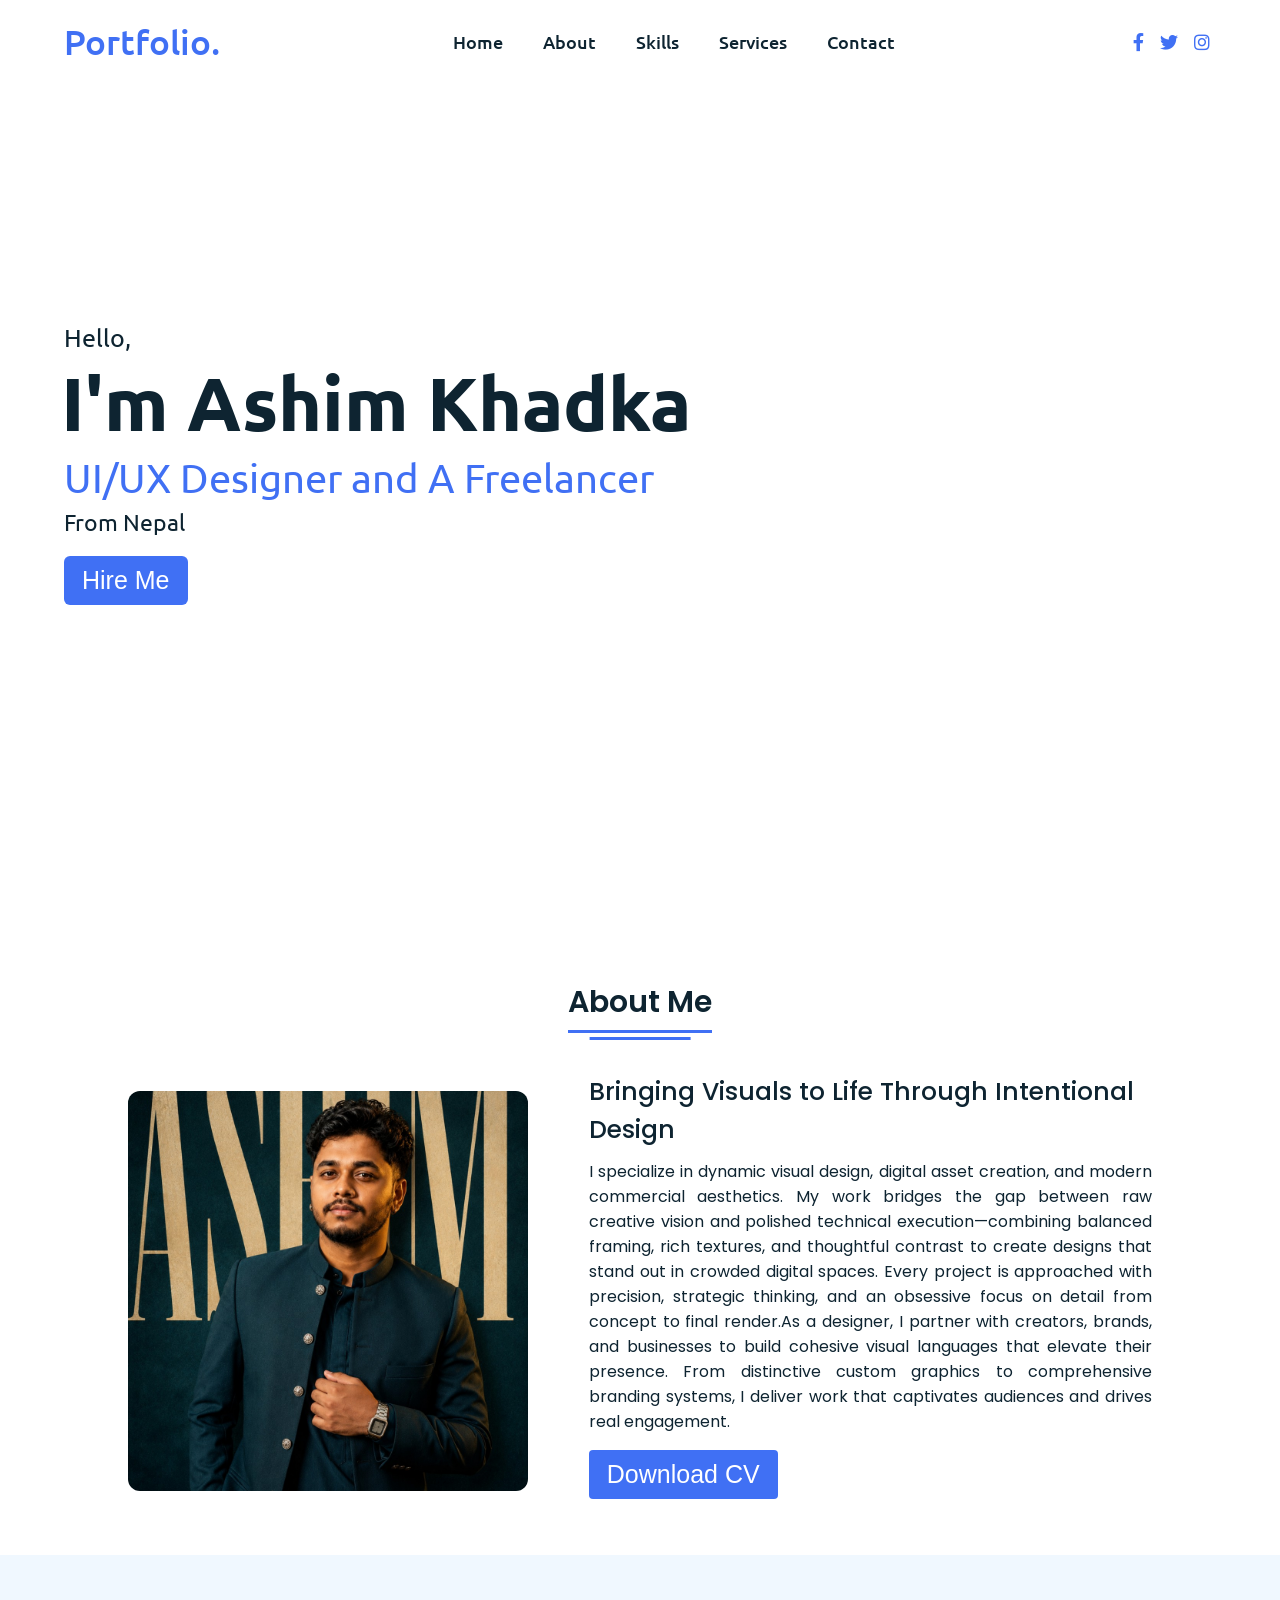
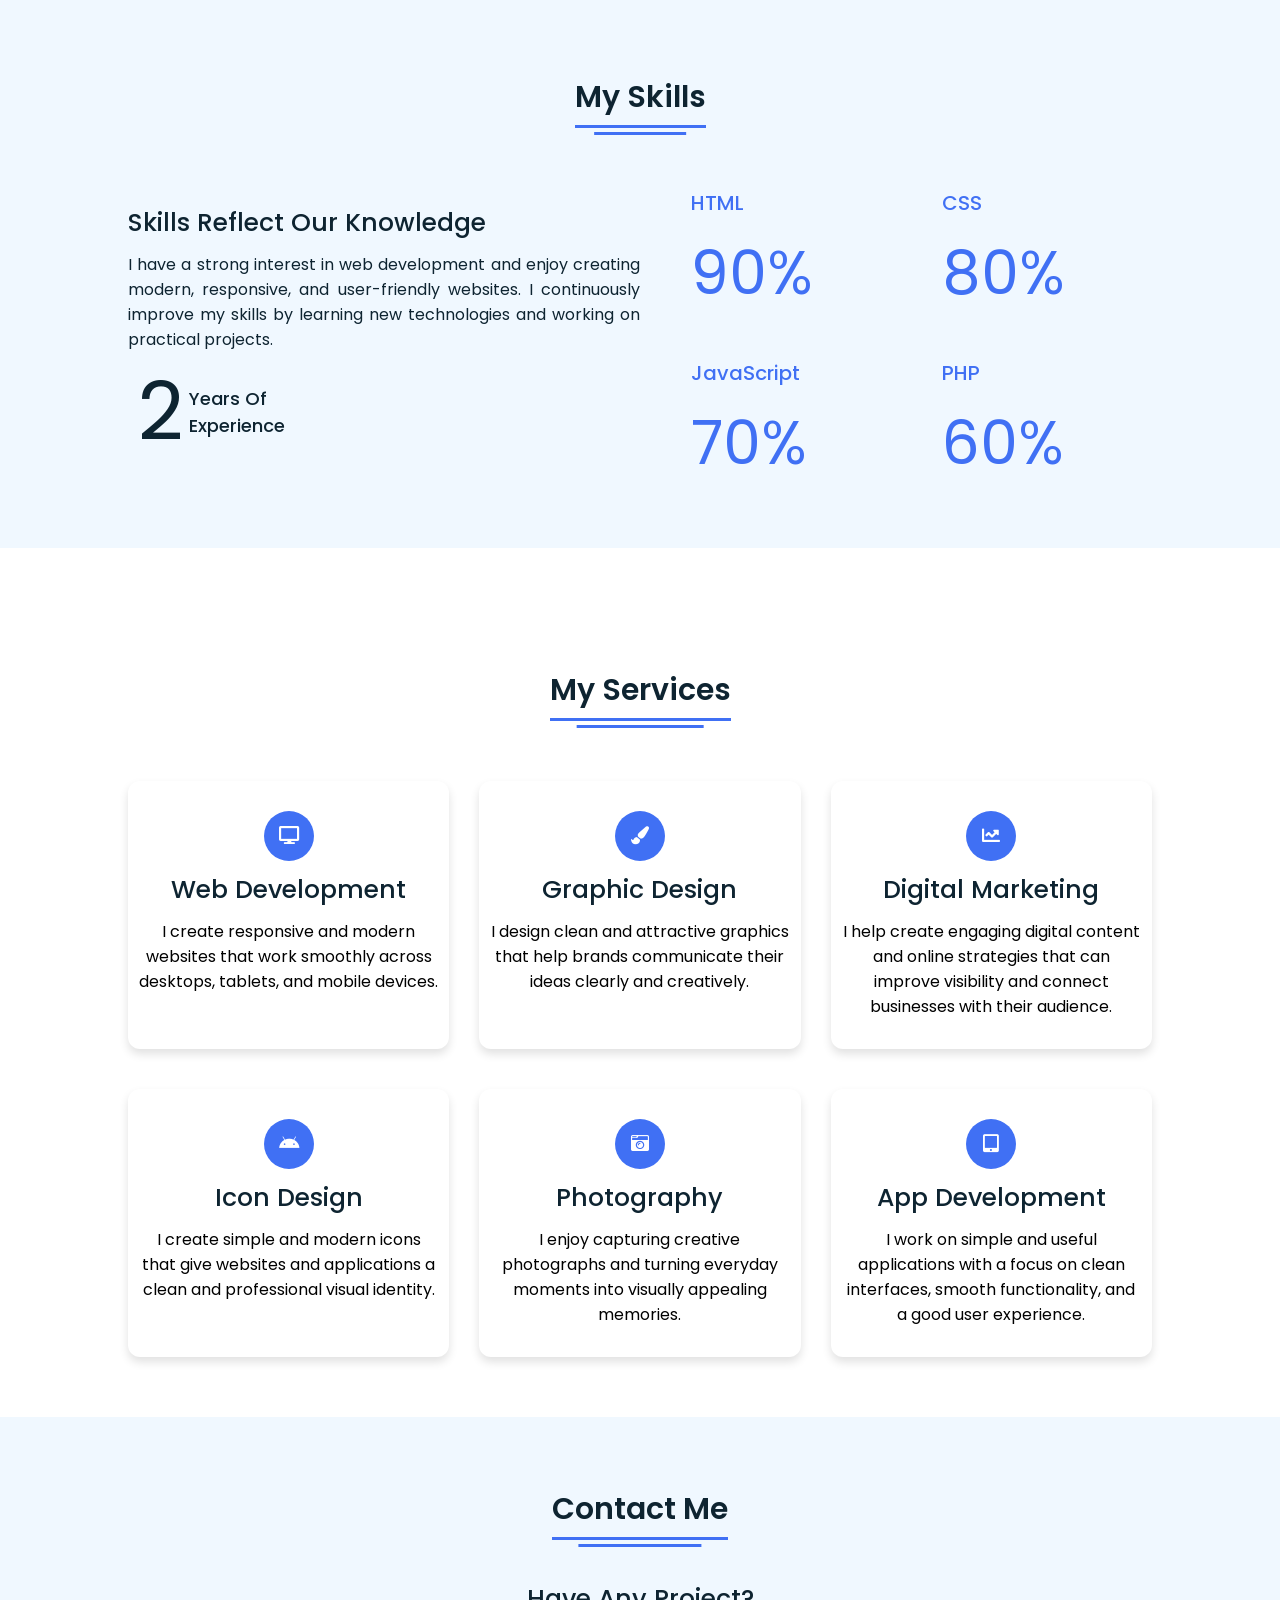
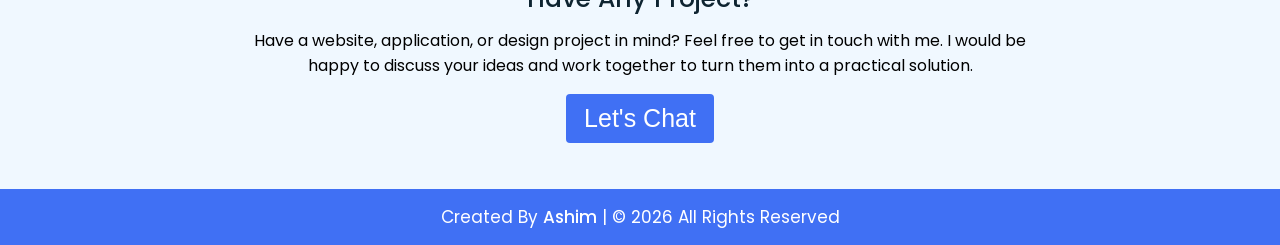
==== index.html @ b5bcd1ba "Update image source path in About Me section" ====
<!DOCTYPE html>
<!-- Website - www.codingnepalweb.com -->
<html lang="en" dir="ltr">

<head>
  <meta charset="UTF-8" />
  <title>Responsive Portfolio Website HTML CSS| CodingNepal</title>
  <link rel="stylesheet" href="style.css" />
  <!-- Fontawesome CDN Link -->
  <link rel="stylesheet" href="https://cdnjs.cloudflare.com/ajax/libs/font-awesome/5.15.2/css/all.min.css" />
  <meta name="viewport" content="width=device-width, initial-scale=1.0" />
</head>

<body>
  <!-- Move to up button -->
  <div class="scroll-button">
    <a href="#home"><i class="fas fa-arrow-up"></i></a>
  </div>
  <!-- navgaition menu -->
  <nav>
    <div class="navbar">
      <div class="logo"><a href="#">Portfolio.</a></div>
      <ul class="menu">
        <li><a href="#home">Home</a></li>
        <li><a href="#about">About</a></li>
        <li><a href="#skills">Skills</a></li>
        <li><a href="#services">Services</a></li>
        <li><a href="#contact">Contact</a></li>
        <div class="cancel-btn">
          <i class="fas fa-times"></i>
        </div>
      </ul>
      <div class="media-icons">
        <a href="https://www.facebook.com/seema.khadka.7505"><i class="fab fa-facebook-f"></i></a>
        <a href="#"><i class="fab fa-twitter"></i></a>
        <a href="https://www.instagram.com/ashimkhadka.22"><i class="fab fa-instagram"></i></a>
      </div>
    </div>
    <div class="menu-btn">
      <i class="fas fa-bars"></i>
    </div>
  </nav>

  <!-- Home Section Start -->
  <section class="home" id="home">
    <div class="home-content">
      <div class="text">
        <div class="text-one">Hello,</div>
        <div class="text-two">I'm Ashim Khadka</div>
        <div class="text-three">UI/UX Designer and A Freelancer</div>
        <div class="text-four">From Nepal</div>
      </div>
      <div class="button">
  <a href="mailto:ashimkhadka572@gmail.com?subject=Project%20Inquiry&body=Hello%20Ashim%2C%0A%0AI%20would%20like%20to%20discuss%20a%20project%20with%20you.%0A%0AThank%20you.">
    <button>Hire Me</button>
  </a>
</div>
    </div>
  </section>

  <!-- About Section Start -->
  <section class="about" id="about">
    <div class="content">
      <div class="title"><span>About Me</span></div>
      <div class="about-details">
        <div class="left">
          <img src="about.jpeg" alt="" />
        </div>
        <div class="right">
          <div class="topic">Bringing Visuals to Life Through Intentional Design</div>
          <p>
        I specialize in dynamic visual design, digital asset creation, and modern commercial aesthetics. My work bridges the gap between raw creative vision and polished technical execution—combining balanced framing, rich textures, and thoughtful contrast to create designs that stand out in crowded digital spaces. Every project is approached with precision, strategic thinking, and an obsessive focus on detail from concept to final render.As a designer, I partner with creators, brands, and businesses to build cohesive visual languages that elevate their presence. From distinctive custom graphics to comprehensive branding systems, I deliver work that captivates audiences and drives real engagement.
          </p>
          <div class="button">
            <button>Download CV</button>
          </div>
        </div>
      </div>
    </div>
  </section>

  <!-- My Skill Section Start -->
  <!-- Section Tag and Other Div will same where we need to put same CSS -->
<section class="skills" id="skills">
  <div class="content">
    <div class="title"><span>My Skills</span></div>

    <div class="skills-details">
      <div class="text">
        <div class="topic">Skills Reflect Our Knowledge</div>

        <p>
          I have a strong interest in web development and enjoy creating
          modern, responsive, and user-friendly websites. I continuously
          improve my skills by learning new technologies and working on
          practical projects.
        </p>

        <div class="experience">
          <div class="num">2</div>
          <div class="exp">
            Years Of <br />
            Experience
          </div>
        </div>
      </div>

      <div class="boxes">
        <div class="box">
          <div class="topic">HTML</div>
          <div class="per">90%</div>
        </div>

        <div class="box">
          <div class="topic">CSS</div>
          <div class="per">80%</div>
        </div>

        <div class="box">
          <div class="topic">JavaScript</div>
          <div class="per">70%</div>
        </div>

        <div class="box">
          <div class="topic">PHP</div>
          <div class="per">60%</div>
        </div>
      </div>
    </div>
  </div>
</section>

<!-- My Services Section Start -->
<section class="services" id="services">
  <div class="content">
    <div class="title"><span>My Services</span></div>

    <div class="boxes">

      <div class="box">
        <div class="icon">
          <i class="fas fa-desktop"></i>
        </div>

        <div class="topic">Web Development</div>

        <p>
          I create responsive and modern websites that work smoothly
          across desktops, tablets, and mobile devices.
        </p>
      </div>


      <div class="box">
        <div class="icon">
          <i class="fas fa-paint-brush"></i>
        </div>

        <div class="topic">Graphic Design</div>

        <p>
          I design clean and attractive graphics that help brands
          communicate their ideas clearly and creatively.
        </p>
      </div>


      <div class="box">
        <div class="icon">
          <i class="fas fa-chart-line"></i>
        </div>

        <div class="topic">Digital Marketing</div>

        <p>
          I help create engaging digital content and online strategies
          that can improve visibility and connect businesses with their audience.
        </p>
      </div>


      <div class="box">
        <div class="icon">
          <i class="fab fa-android"></i>
        </div>

        <div class="topic">Icon Design</div>

        <p>
          I create simple and modern icons that give websites and
          applications a clean and professional visual identity.
        </p>
      </div>


      <div class="box">
        <div class="icon">
          <i class="fas fa-camera-retro"></i>
        </div>

        <div class="topic">Photography</div>

        <p>
          I enjoy capturing creative photographs and turning everyday
          moments into visually appealing memories.
        </p>
      </div>


      <div class="box">
        <div class="icon">
          <i class="fas fa-tablet-alt"></i>
        </div>

        <div class="topic">App Development</div>

        <p>
          I work on simple and useful applications with a focus on
          clean interfaces, smooth functionality, and a good user experience.
        </p>
      </div>

    </div>
  </div>
</section>


<!-- Contact Me Section Start -->
<section class="contact" id="contact">
  <div class="content">
    <div class="title"><span>Contact Me</span></div>

    <div class="text">
      <div class="topic">Have Any Project?</div>

      <p>
        Have a website, application, or design project in mind?
        Feel free to get in touch with me. I would be happy to discuss
        your ideas and work together to turn them into a practical solution.
      </p>

     <div class="button">
  <a href="https://wa.me/9779822915522?text=Hello%20Ashim%2C%20I%20saw%20your%20portfolio%20and%20would%20like%20to%20discuss%20a%20project." target="_blank">
    <button>Let's Chat</button>
  </a>
</div>
    </div>
  </div>
</section>


<!-- Footer Section Start -->
<footer>
  <div class="text">
    <span>
      Created By <a href="#">Ashim</a> | &#169; 2026 All Rights Reserved
    </span>
  </div>
</footer>

<script src="script.js"></script>
</body>

</html>
---- style.css ----
/* Google Font CDN Link */
@import url('https://fonts.googleapis.com/css2?family=Poppins:wght@400;500;600;700&family=Ubuntu:wght@400;500;700&display=swap');

* {
  margin: 0;
  padding: 0;
  box-sizing: border-box;
  text-decoration: none;
  scroll-behavior: smooth;
}

/* Custom Scroll Bar CSS */
::-webkit-scrollbar {
  width: 10px;
}

::-webkit-scrollbar-track {
  background: #f1f1f1;
}

::-webkit-scrollbar-thumb {
  background: #6e93f7;
  border-radius: 12px;
  transition: all 0.3s ease;
}

::-webkit-scrollbar-thumb:hover {
  background: #4070f4;
}

/* navbar styling */
nav {
  position: fixed;
  width: 100%;
  padding: 20px 0;
  z-index: 998;
  transition: all 0.3s ease;
  font-family: 'Ubuntu', sans-serif;
}

nav.sticky {
  background: #4070f4;
  padding: 13px 0;
}

nav .navbar {
  width: 90%;
  display: flex;
  justify-content: space-between;
  align-items: center;
  margin: auto;
}

nav .navbar .logo a {
  font-weight: 500;
  font-size: 35px;
  color: #4070f4;
}

nav.sticky .navbar .logo a {
  color: #fff;
}

nav .navbar .menu {
  display: flex;
  position: relative;
}

nav .navbar .menu li {
  list-style: none;
  margin: 0 20px;
}

.navbar .menu a {
  font-size: 18px;
  font-weight: 500;
  color: #0E2431;
  padding: 6px 0;
  transition: all 0.4s ease;
}

.navbar .menu a:hover {
  color: #4070f4;
}

nav.sticky .menu a {
  color: #FFF;
}

nav.sticky .menu a:hover {
  color: #0E2431;
}

.navbar .media-icons a {
  color: #4070f4;
  font-size: 18px;
  margin: 0 6px;
}

nav.sticky .media-icons a {
  color: #FFF;
}

/* Side Navigation Menu Button CSS */
nav .menu-btn,
.navbar .menu .cancel-btn {
  position: absolute;
  color: #fff;
  right: 30px;
  top: 20px;
  font-size: 20px;
  cursor: pointer;
  transition: all 0.3s ease;
  display: none;
}

nav .menu-btn {
  color: #4070f4;
}

nav.sticky .menu-btn {
  color: #FFF;
}

.navbar .menu .menu-btn {
  color: #fff;
}

/* home section styling */
.home {
  height: 100vh;
  width: 100%;
  background: url("images/background.png") no-repeat;
  background-size: cover;
  background-position: center;
  background-attachment: fixed;
  font-family: 'Ubuntu', sans-serif;
}

.home .home-content {
  width: 90%;
  height: 100%;
  margin: auto;
  display: flex;
  flex-direction: column;
  justify-content: center;
}

.home .text-one {
  font-size: 25px;
  color: #0E2431;
}

.home .text-two {
  color: #0E2431;
  font-size: 75px;
  font-weight: 600;
  margin-left: -3px;
}

.home .text-three {
  font-size: 40px;
  margin: 5px 0;
  color: #4070f4;
}

.home .text-four {
  font-size: 23px;
  margin: 5px 0;
  color: #0E2431;
}

.home .button {
  margin: 14px 0;
}

.home .button button {
  outline: none;
  padding: 8px 16px;
  border-radius: 6px;
  font-size: 25px;
  font-weight: 400;
  background: #4070f4;
  color: #fff;
  cursor: pointer;
  border: 2px solid transparent;
  transition: all 0.4s ease;
}

.home .button button:hover {
  border-color: #4070f4;
  background-color: #fff;
  color: #4070f4;
}

/* About Section Styling */
/* Those Elements Where We Have Apply Same CSS,
 I'm Selecting Directly 'Section Tag' and 'Class'  */
section {
  padding-top: 40px;
}

section .content {
  width: 80%;
  margin: 40px auto;
  font-family: 'Poppins', sans-serif;
}

.about .about-details {
  display: flex;
  justify-content: space-between;
  align-items: center;
}

section .title {
  display: flex;
  justify-content: center;
  margin-bottom: 40px;
}

section .title span {
  color: #0E2431;
  font-size: 30px;
  font-weight: 600;
  position: relative;
  padding-bottom: 8px;
}

section .title span::before,
section .title span::after {
  content: '';
  position: absolute;
  height: 3px;
  width: 100%;
  background: #4070f4;
  left: 0;
  bottom: 0;
}

section .title span::after {
  bottom: -7px;
  width: 70%;
  left: 50%;
  transform: translateX(-50%);
}

.about .about-details .left {
  width: 45%;
}

.about .left img {
  height: 400px;
  width: 400px;
  object-fit: cover;
  border-radius: 12px;
}

.about-details .right {
  width: 55%;
}

section .topic {
  color: #0E2431;
  font-size: 25px;
  font-weight: 500;
  margin-bottom: 10px;
}

.about-details .right p {
  text-align: justify;
  color: #0E2431;
}

section .button {
  margin: 16px 0;
}

section .button button {
  outline: none;
  padding: 8px 16px;
  border-radius: 4px;
  font-size: 25px;
  font-weight: 400;
  background: #4070f4;
  color: #fff;
  border: 2px solid transparent;
  cursor: pointer;
  transition: all 0.4s ease;
}

section .button button:hover {
  border-color: #4070f4;
  background-color: #fff;
  color: #4070f4;
}

/* My Skills CSS */
.skills {
  background: #F0F8FF;
}

.skills .content {
  padding: 40px 0;
}

.skills .skills-details {
  display: flex;
  justify-content: space-between;
  align-items: center;
}

.skills-details .text {
  width: 50%;
}

.skills-details p {
  color: #0E2431;
  text-align: justify;
}

.skills .skills-details .experience {
  display: flex;
  align-items: center;
  margin: 0 10px;
}

.skills-details .experience .num {
  color: #0E2431;
  font-size: 80px;
}

.skills-details .experience .exp {
  color: #0E2431;
  margin-left: 20px;
  font-size: 18px;
  font-weight: 500;
  margin: 0 6px;
}

.skills-details .boxes {
  width: 45%;
  display: flex;
  flex-wrap: wrap;
  justify-content: space-between;
}

.skills-details .box {
  width: calc(100% / 2 - 20px);
  margin: 20px 0;
}

.skills-details .boxes .topic {
  font-size: 20px;
  color: #4070f4;
}

.skills-details .boxes .per {
  font-size: 60px;
  color: #4070f4;
}

/* My Services CSS */
.services .boxes {
  display: flex;
  flex-wrap: wrap;
  justify-content: space-between;
}

.services .boxes .box {
  margin: 20px 0;
  width: calc(100% / 3 - 20px);
  text-align: center;
  border-radius: 12px;
  padding: 30px 10px;
  box-shadow: 0 5px 10px rgba(0, 0, 0, 0.12);
  cursor: default;
  transition: all 0.4s ease;
}

.services .boxes .box:hover {
  background: #4070f4;
  color: #fff;
}

.services .boxes .box .icon {
  height: 50px;
  width: 50px;
  background: #4070f4;
  border-radius: 50%;
  text-align: center;
  line-height: 50px;
  font-size: 18px;
  color: #fff;
  margin: 0 auto 10px auto;
  transition: all 0.4s ease;
}

.boxes .box:hover .icon {
  background-color: #fff;
  color: #4070f4;
}

.services .boxes .box:hover .topic,
.services .boxes .box:hover p {
  color: #0E2431;
  transition: all 0.4s ease;
}

.services .boxes .box:hover .topic,
.services .boxes .box:hover p {
  color: #fff;
}

/* Contact Me CSS */
.contact {
  background: #F0F8FF;
}

.contact .content {
  margin: 0 auto;
  padding: 30px 0;
}

.contact .text {
  width: 80%;
  text-align: center;
  margin: auto;
}

/* Footer CSS */
footer {
  background: #4070f4;
  padding: 15px 0;
  text-align: center;
  font-family: 'Poppins', sans-serif;
}

footer .text span {
  font-size: 17px;
  font-weight: 400;
  color: #fff;
}

footer .text span a {
  font-weight: 500;
  color: #FFF;
}

footer .text span a:hover {
  text-decoration: underline;
}

/* Scroll TO Top Button CSS */
.scroll-button a {
  position: fixed;
  bottom: 20px;
  right: 20px;
  color: #fff;
  background: #4070f4;
  padding: 7px 12px;
  ;
  font-size: 18px;
  border-radius: 6px;
  box-shadow: rgba(0, 0, 0, 0.15);
  display: none;
}

/* Responsive Media Query */
@media (max-width: 1190px) {
  section .content {
    width: 85%;
  }
}

@media (max-width: 1000px) {
  .about .about-details {
    justify-content: center;
    flex-direction: column;
  }

  .about .about-details .left {
    display: flex;
    justify-content: center;
    width: 100%;
  }

  .about-details .right {
    width: 90%;
    margin: 40px 0;
  }

  .services .boxes .box {
    margin: 20px 0;
    width: calc(100% / 2 - 20px);
  }
}

@media (max-width: 900px) {
  .about .left img {
    height: 350px;
    width: 350px;
  }
}

@media (max-width: 750px) {
  nav .navbar {
    width: 90%;
  }

  nav .navbar .menu {
    position: fixed;
    left: -100%;
    top: 0;
    background: #0E2431;
    height: 100vh;
    max-width: 400px;
    width: 100%;
    padding-top: 60px;
    flex-direction: column;
    align-items: center;
    transition: all 0.5s ease;
  }

  .navbar.active .menu {
    left: 0;
  }

  nav .navbar .menu a {
    font-size: 23px;
    display: block;
    color: #fff;
    margin: 15px 0;
  }

  nav.sticky .menu a:hover {
    color: #4070f4;
  }

  nav .navbar .media-icons {
    display: none;
  }

  nav .menu-btn,
  .navbar .menu .cancel-btn {
    display: block;
  }

  .home .text-two {
    font-size: 65px;
  }

  .home .text-three {
    font-size: 35px;
  }

  .skills .skills-details {
    align-items: center;
    justify-content: center;
    flex-direction: column;
  }

  .skills-details .text {
    width: 100%;
    margin-bottom: 50px;
  }

  .skills-details .boxes {
    justify-content: center;
    align-items: center;
    width: 100%;
  }

  .services .boxes .box {
    margin: 20px 0;
    width: 100%;
  }

  .contact .text {
    width: 100%;
  }
}

@media (max-width: 500px) {
  .home .text-two {
    font-size: 55px;
  }

  .home .text-three {
    font-size: 33px;
  }

  .skills-details .boxes .per {
    font-size: 50px;
    color: #4070f4;
  }
}
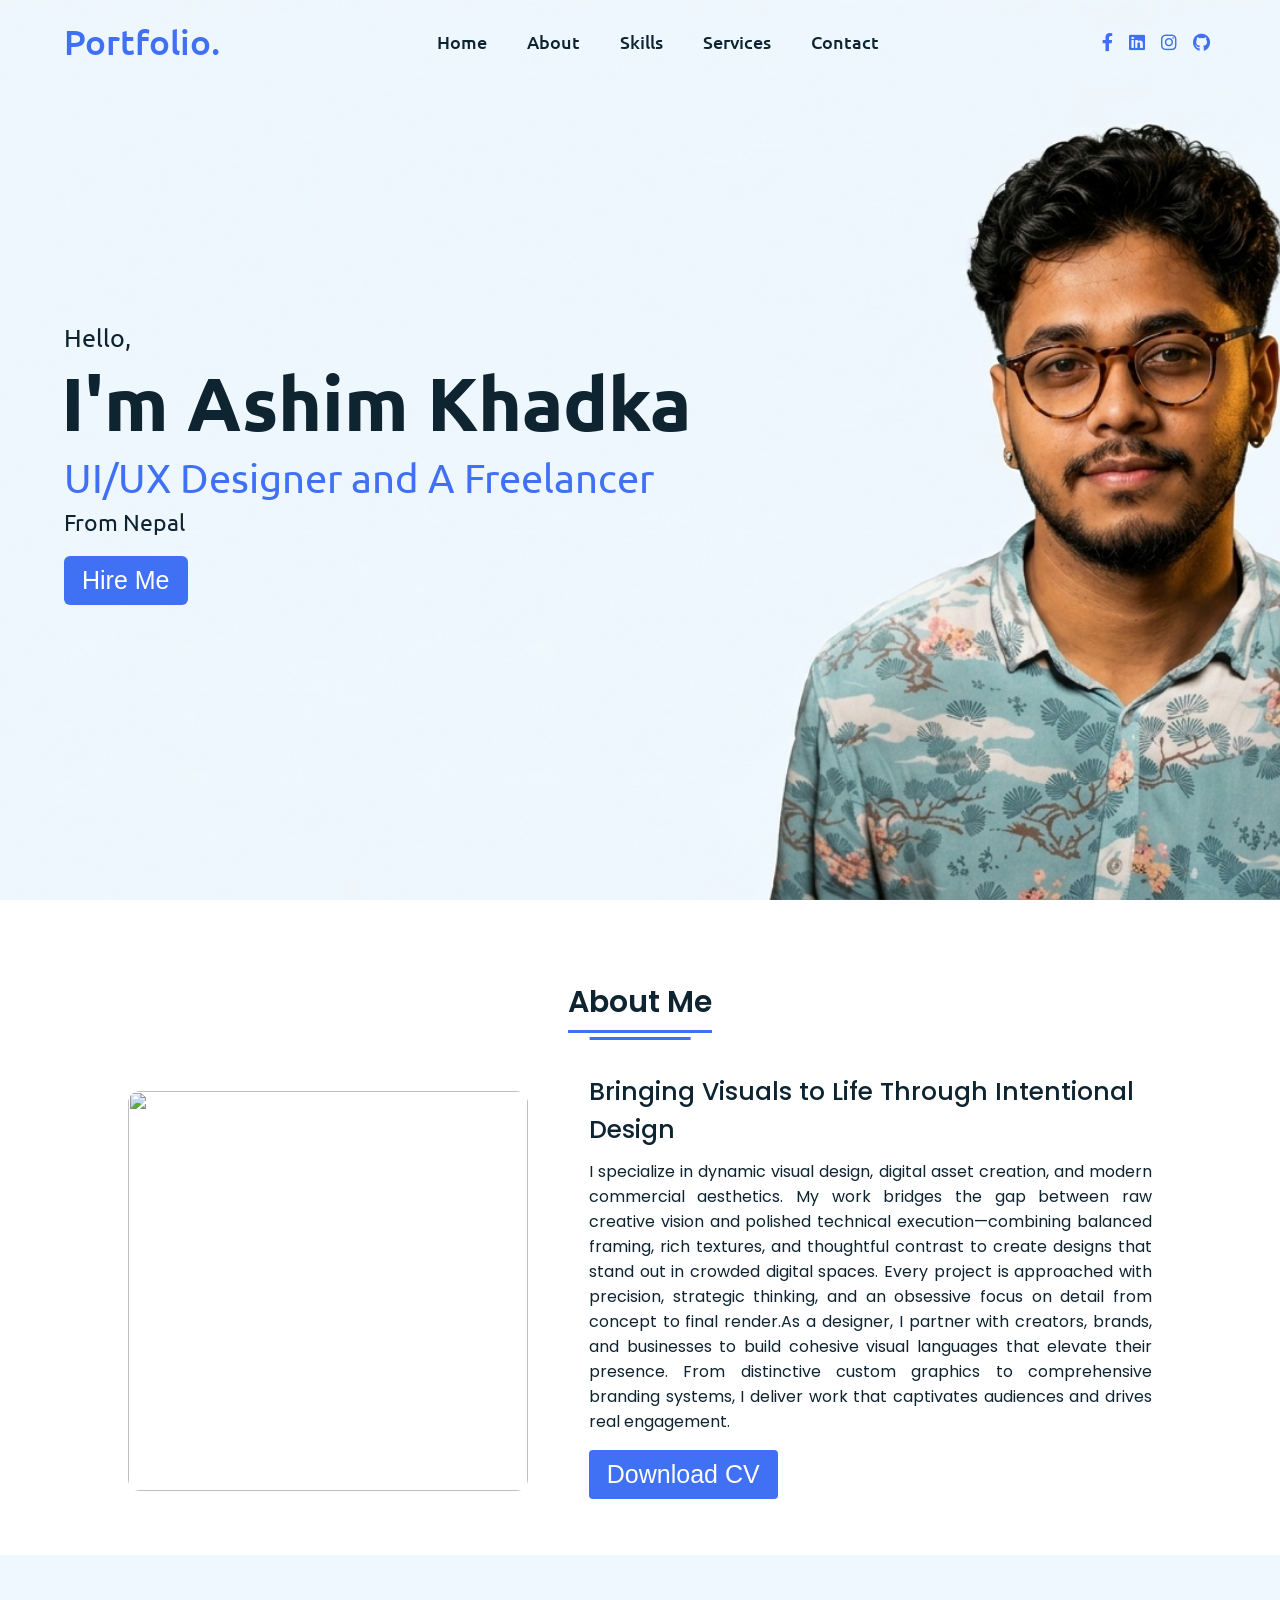
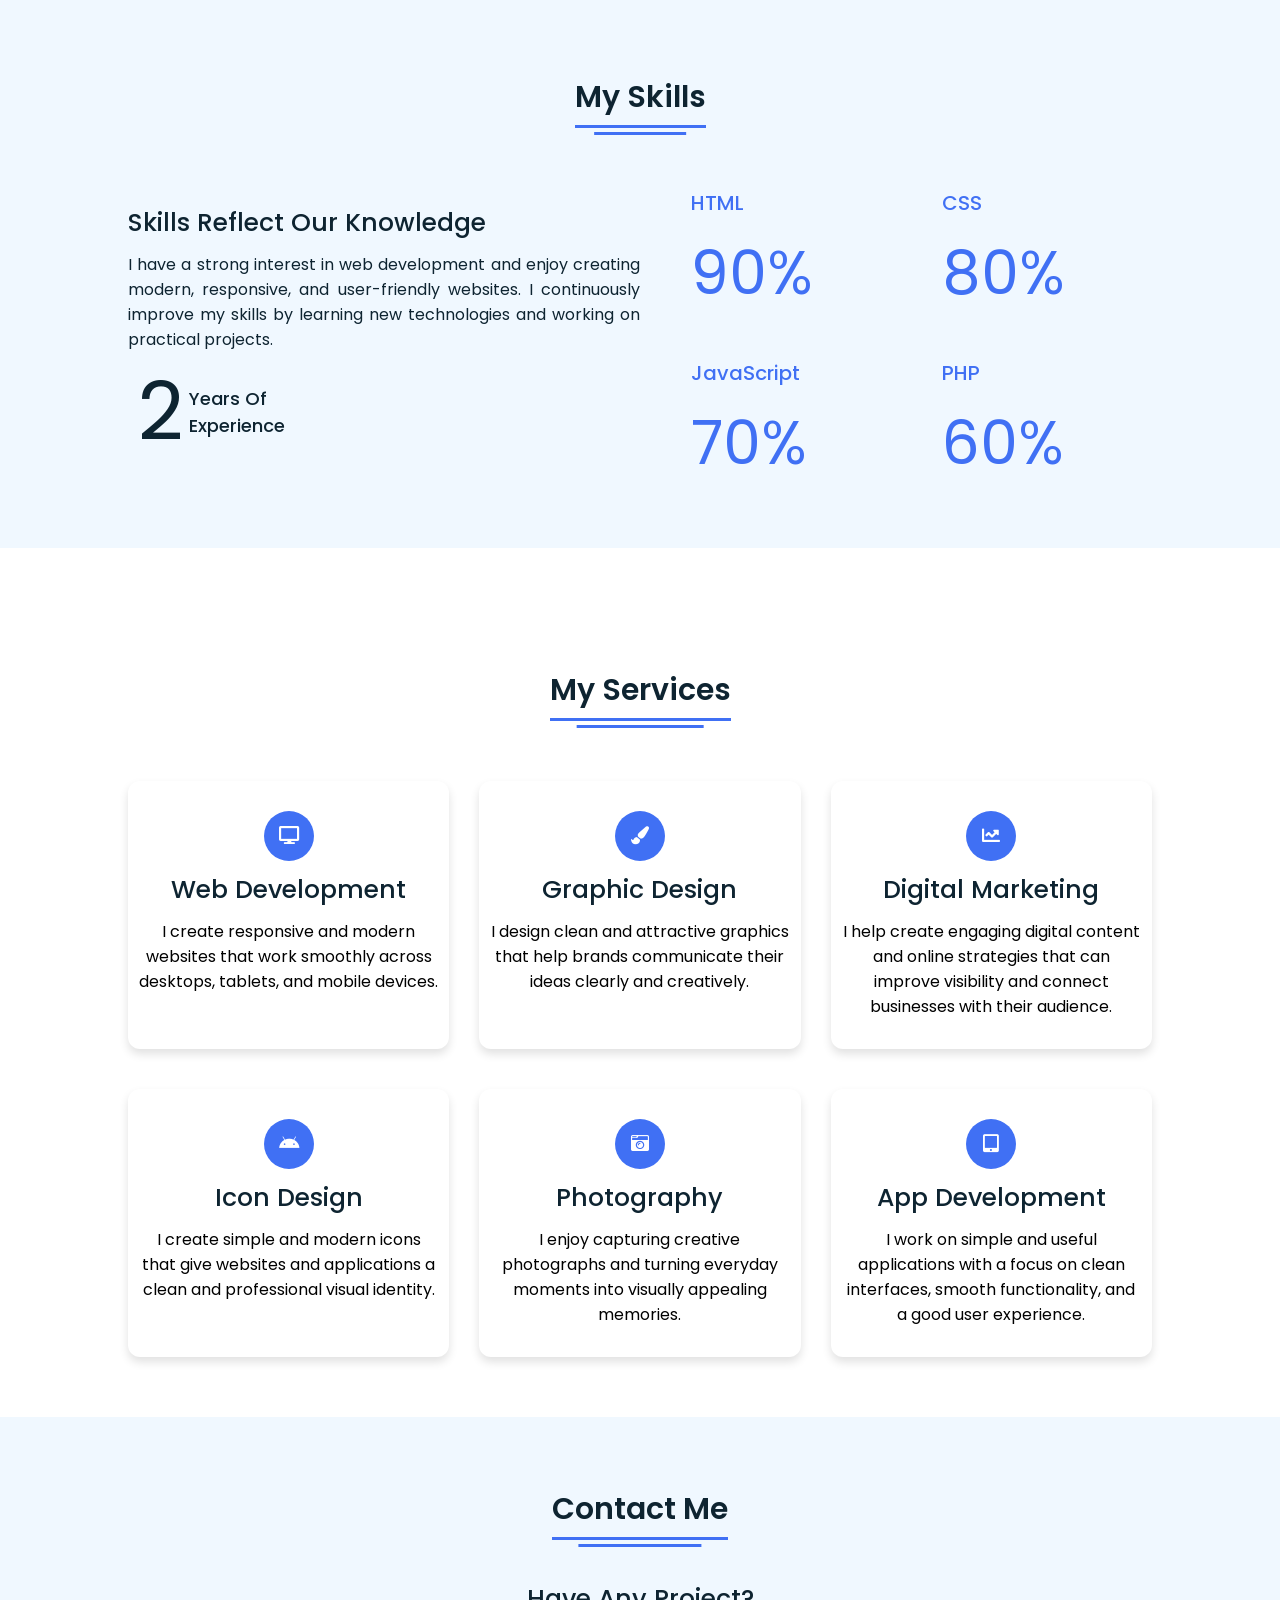
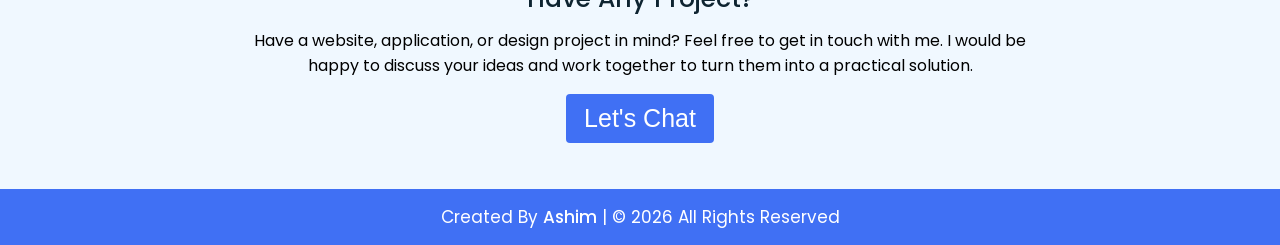
==== commit 9b6db0ef: "Update index.html" ====
--- a/index.html
+++ b/index.html
@@ -32,8 +32,11 @@
       </ul>
       <div class="media-icons">
         <a href="https://www.facebook.com/seema.khadka.7505"><i class="fab fa-facebook-f"></i></a>
-        <a href="#"><i class="fab fa-twitter"></i></a>
+        <a href="https://www.linkedin.com/in/ashim-khadka-b3132a2a6/" target="_blank">
+    <i class="fab fa-linkedin"></i>
+</a>
         <a href="https://www.instagram.com/ashimkhadka.22"><i class="fab fa-instagram"></i></a>
+        <a href="https://github.com/ashimkhadkaofficial"><i class="fab fa-github"></i></a>
       </div>
     </div>
     <div class="menu-btn">
@@ -64,7 +67,7 @@
       <div class="title"><span>About Me</span></div>
       <div class="about-details">
         <div class="left">
-          <img src="about.jpeg" alt="" />
+          <img src="images/about.jpeg" alt="" />
         </div>
         <div class="right">
           <div class="topic">Bringing Visuals to Life Through Intentional Design</div>
--- a/style.css
+++ b/style.css
@@ -130,7 +130,7 @@
 .home {
   height: 100vh;
   width: 100%;
-  background: url("images/background.png") no-repeat;
+  background: url('background.png') no-repeat;
   background-size: cover;
   background-position: center;
   background-attachment: fixed;
@@ -593,4 +593,4 @@
     font-size: 50px;
     color: #4070f4;
   }
-}+}
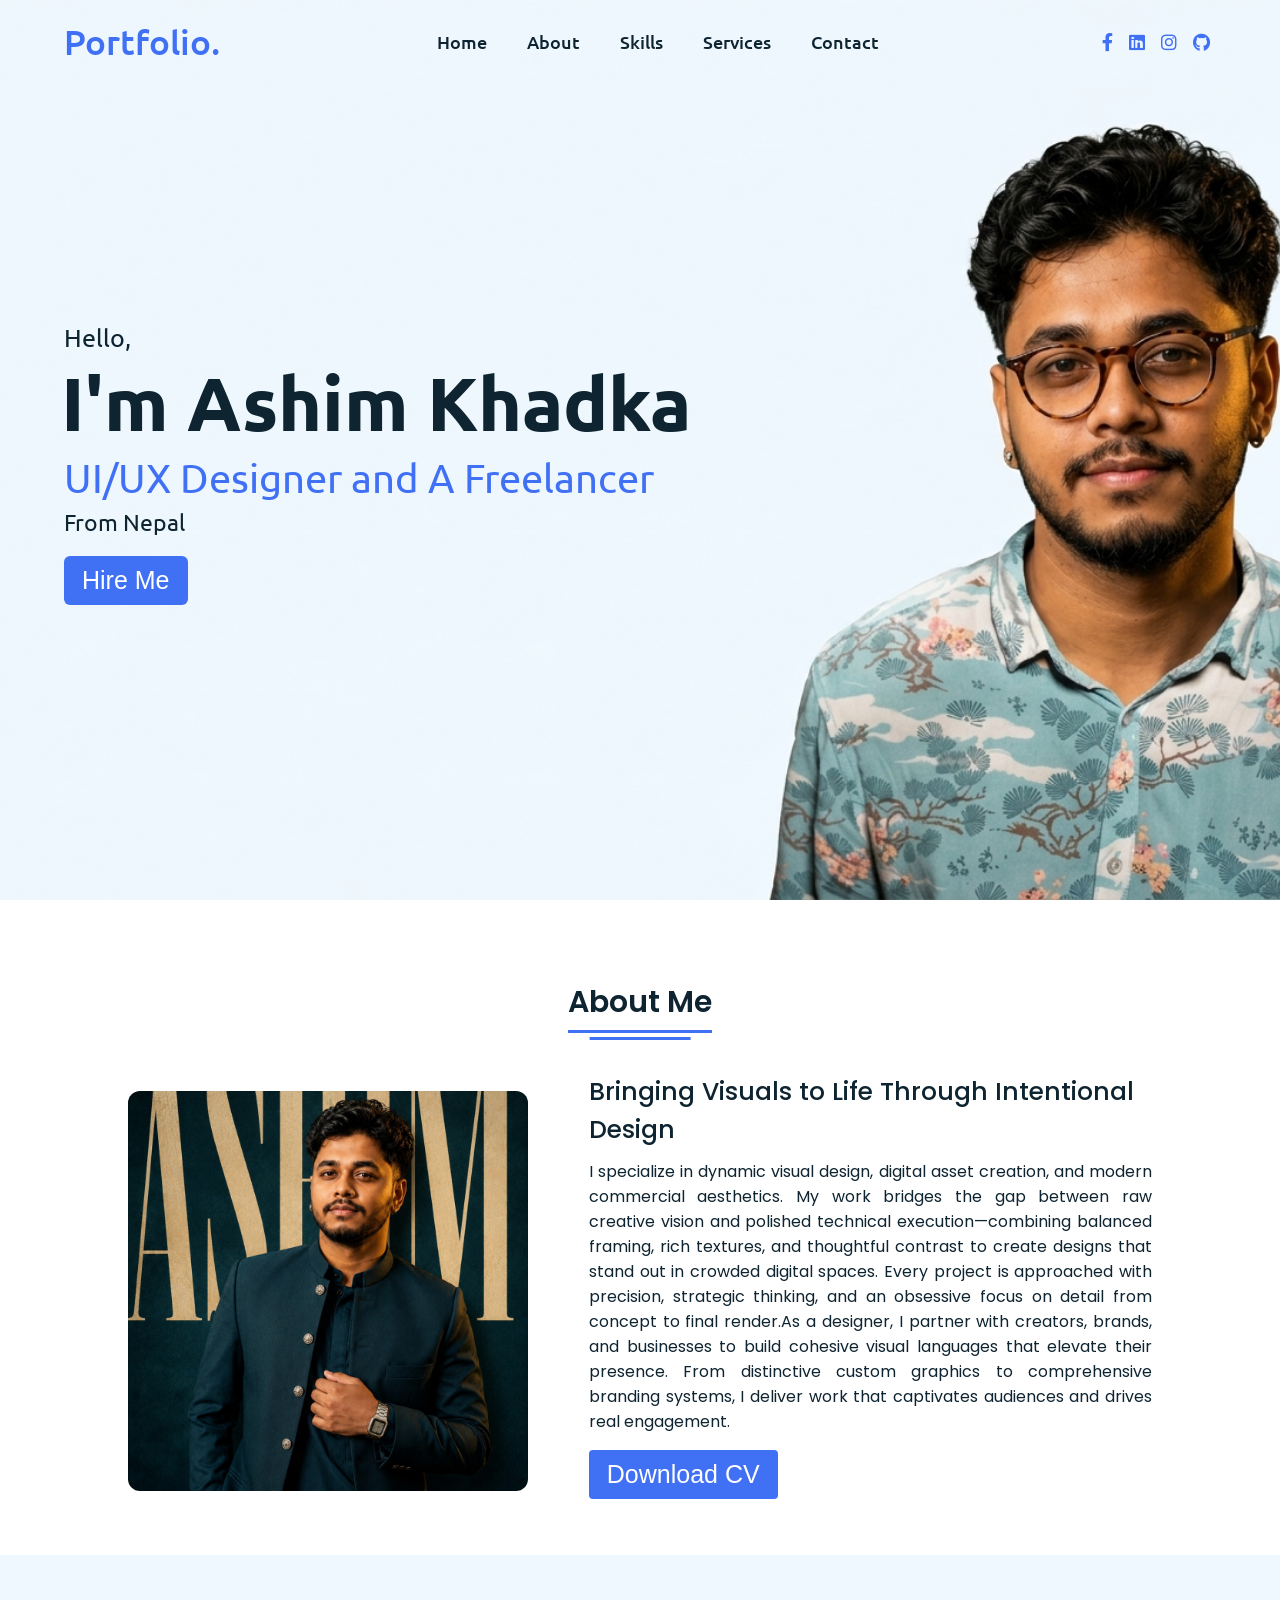
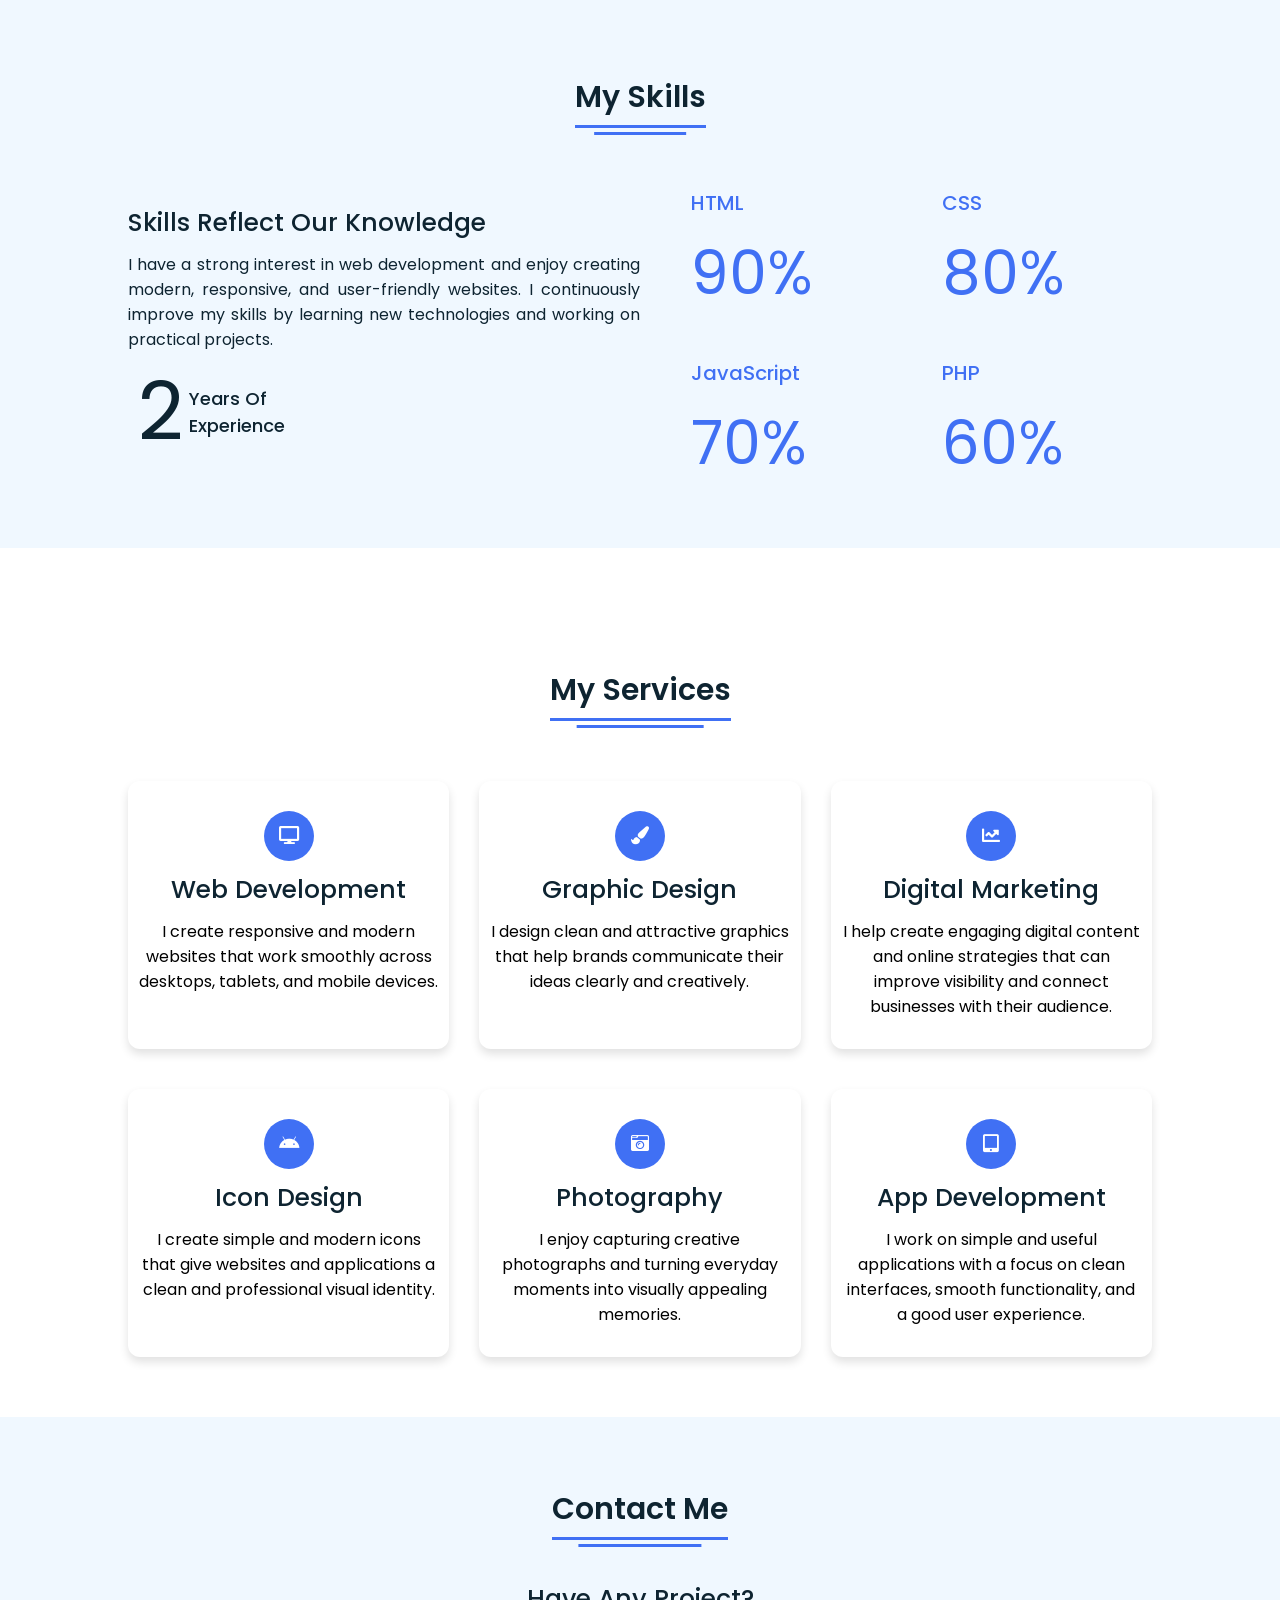
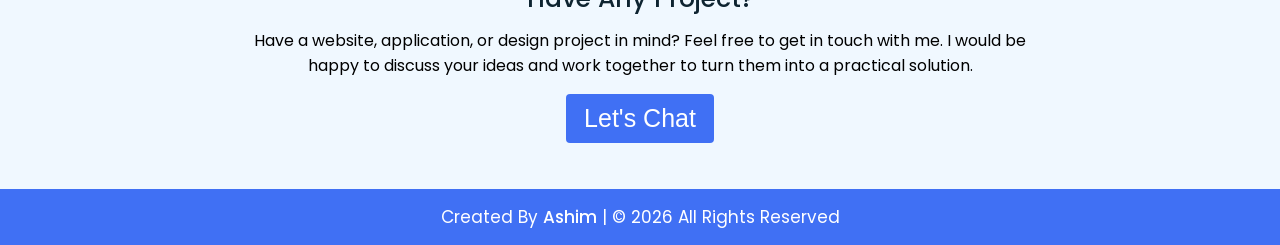
==== commit ded52071: "Update index.html" ====
--- a/index.html
+++ b/index.html
@@ -67,7 +67,7 @@
       <div class="title"><span>About Me</span></div>
       <div class="about-details">
         <div class="left">
-          <img src="images/about.jpeg" alt="" />
+          <img src='about.jpeg' alt="" />
         </div>
         <div class="right">
           <div class="topic">Bringing Visuals to Life Through Intentional Design</div>
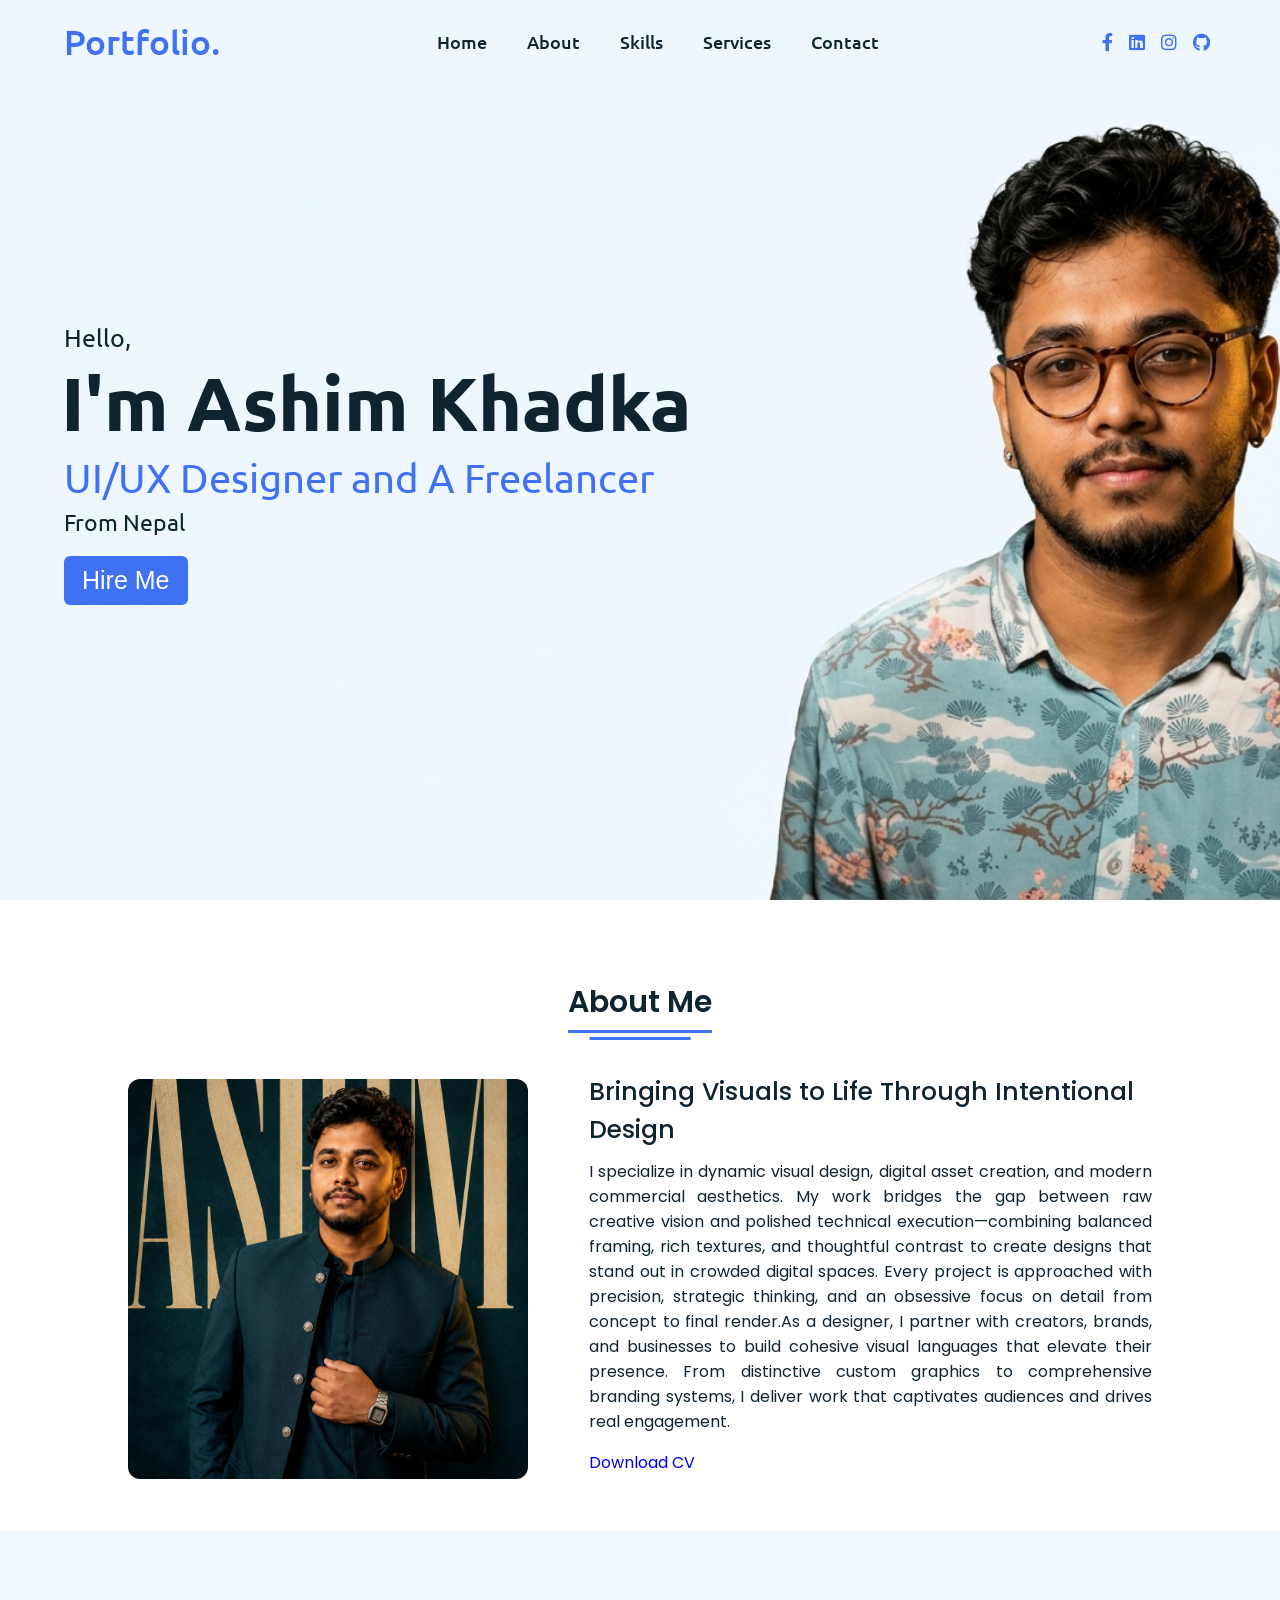
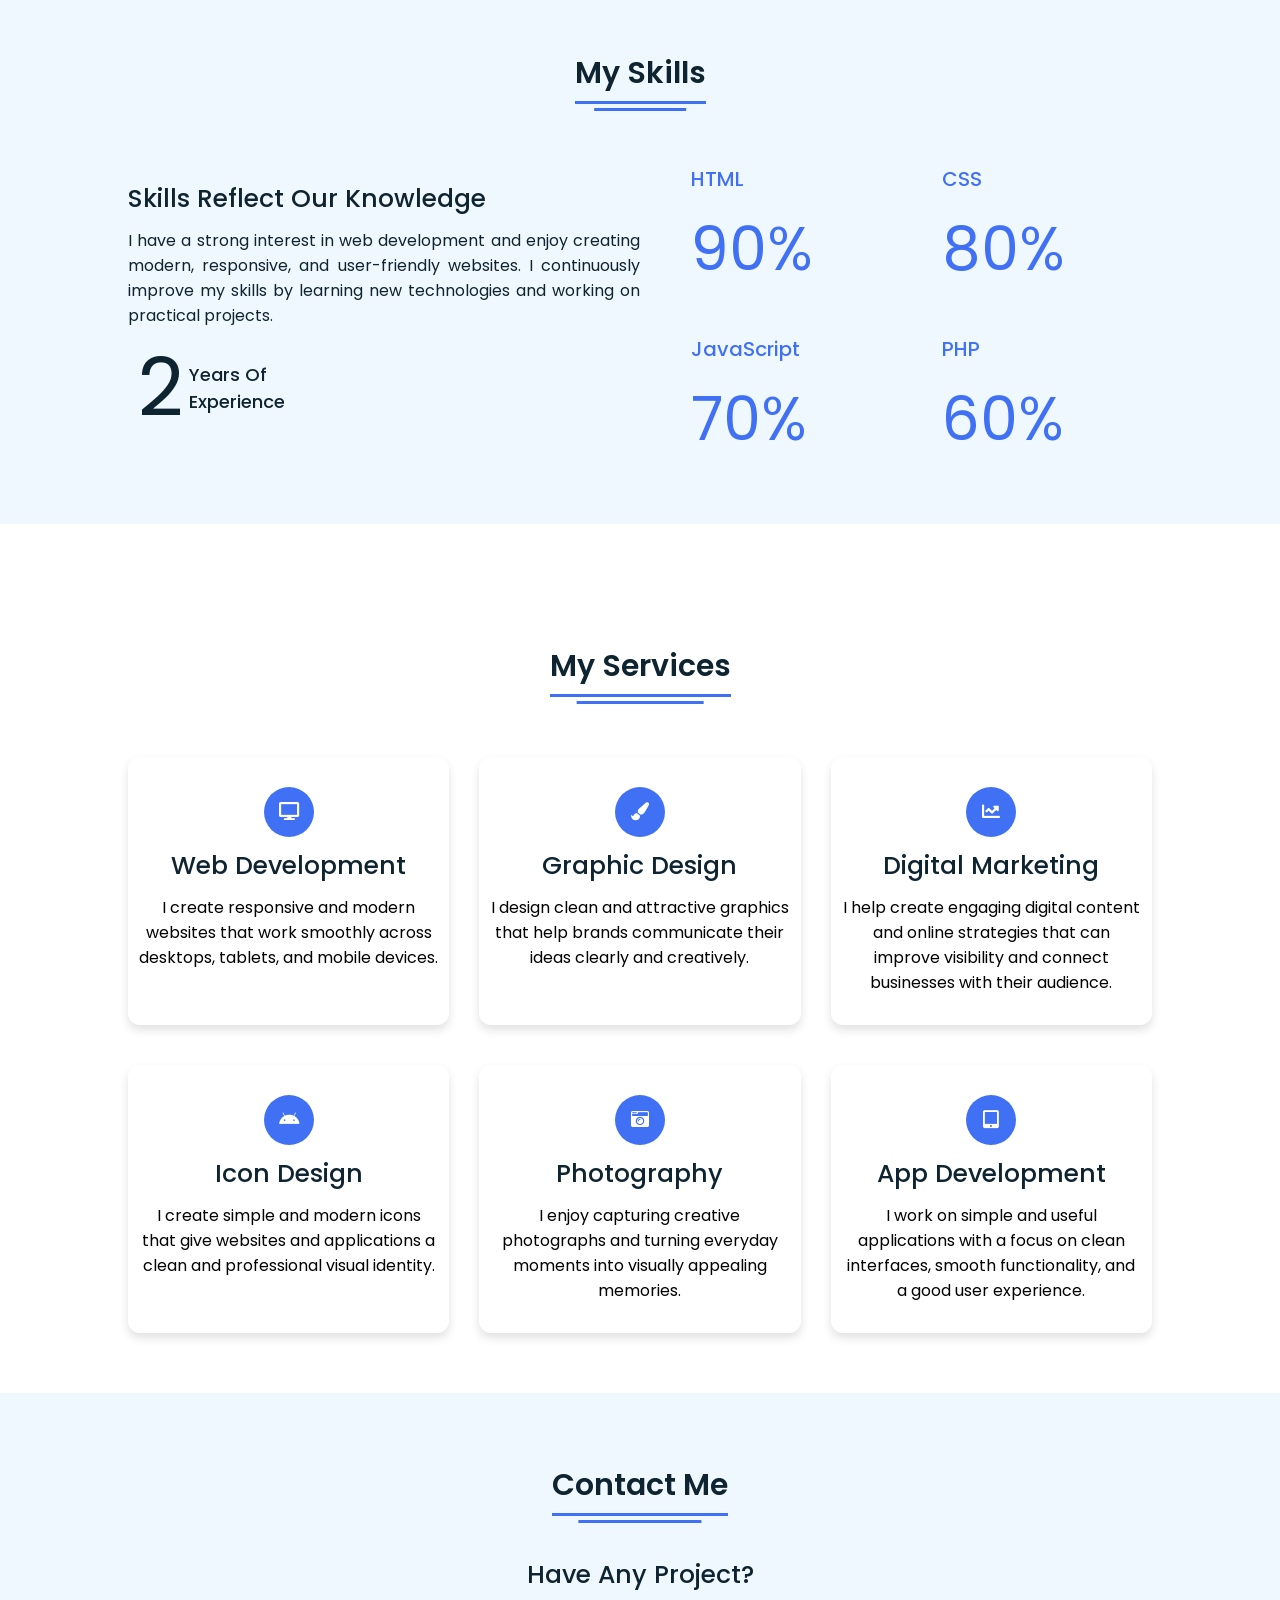
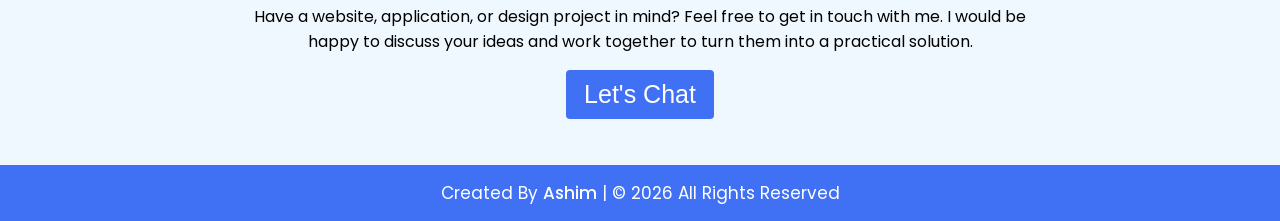
==== commit bcf36ab9: "Change CV download button to a link Replaced button with a link to download CV." ====
--- a/index.html
+++ b/index.html
@@ -4,7 +4,7 @@
 
 <head>
   <meta charset="UTF-8" />
-  <title>Responsive Portfolio Website HTML CSS| CodingNepal</title>
+  <title>Ashim Khadka's Portfolio Website</title>
   <link rel="stylesheet" href="style.css" />
   <!-- Fontawesome CDN Link -->
   <link rel="stylesheet" href="https://cdnjs.cloudflare.com/ajax/libs/font-awesome/5.15.2/css/all.min.css" />
@@ -75,7 +75,11 @@
         I specialize in dynamic visual design, digital asset creation, and modern commercial aesthetics. My work bridges the gap between raw creative vision and polished technical execution—combining balanced framing, rich textures, and thoughtful contrast to create designs that stand out in crowded digital spaces. Every project is approached with precision, strategic thinking, and an obsessive focus on detail from concept to final render.As a designer, I partner with creators, brands, and businesses to build cohesive visual languages that elevate their presence. From distinctive custom graphics to comprehensive branding systems, I deliver work that captivates audiences and drives real engagement.
           </p>
           <div class="button">
-            <button>Download CV</button>
+  <a href="https://drive.google.com/uc?export=download&id=1Jqg2R6teOxMvpUaZQzXmJpeW9IAnWlf4"
+     target="_blank"
+     rel="noopener">
+    Download CV
+  </a>
           </div>
         </div>
       </div>
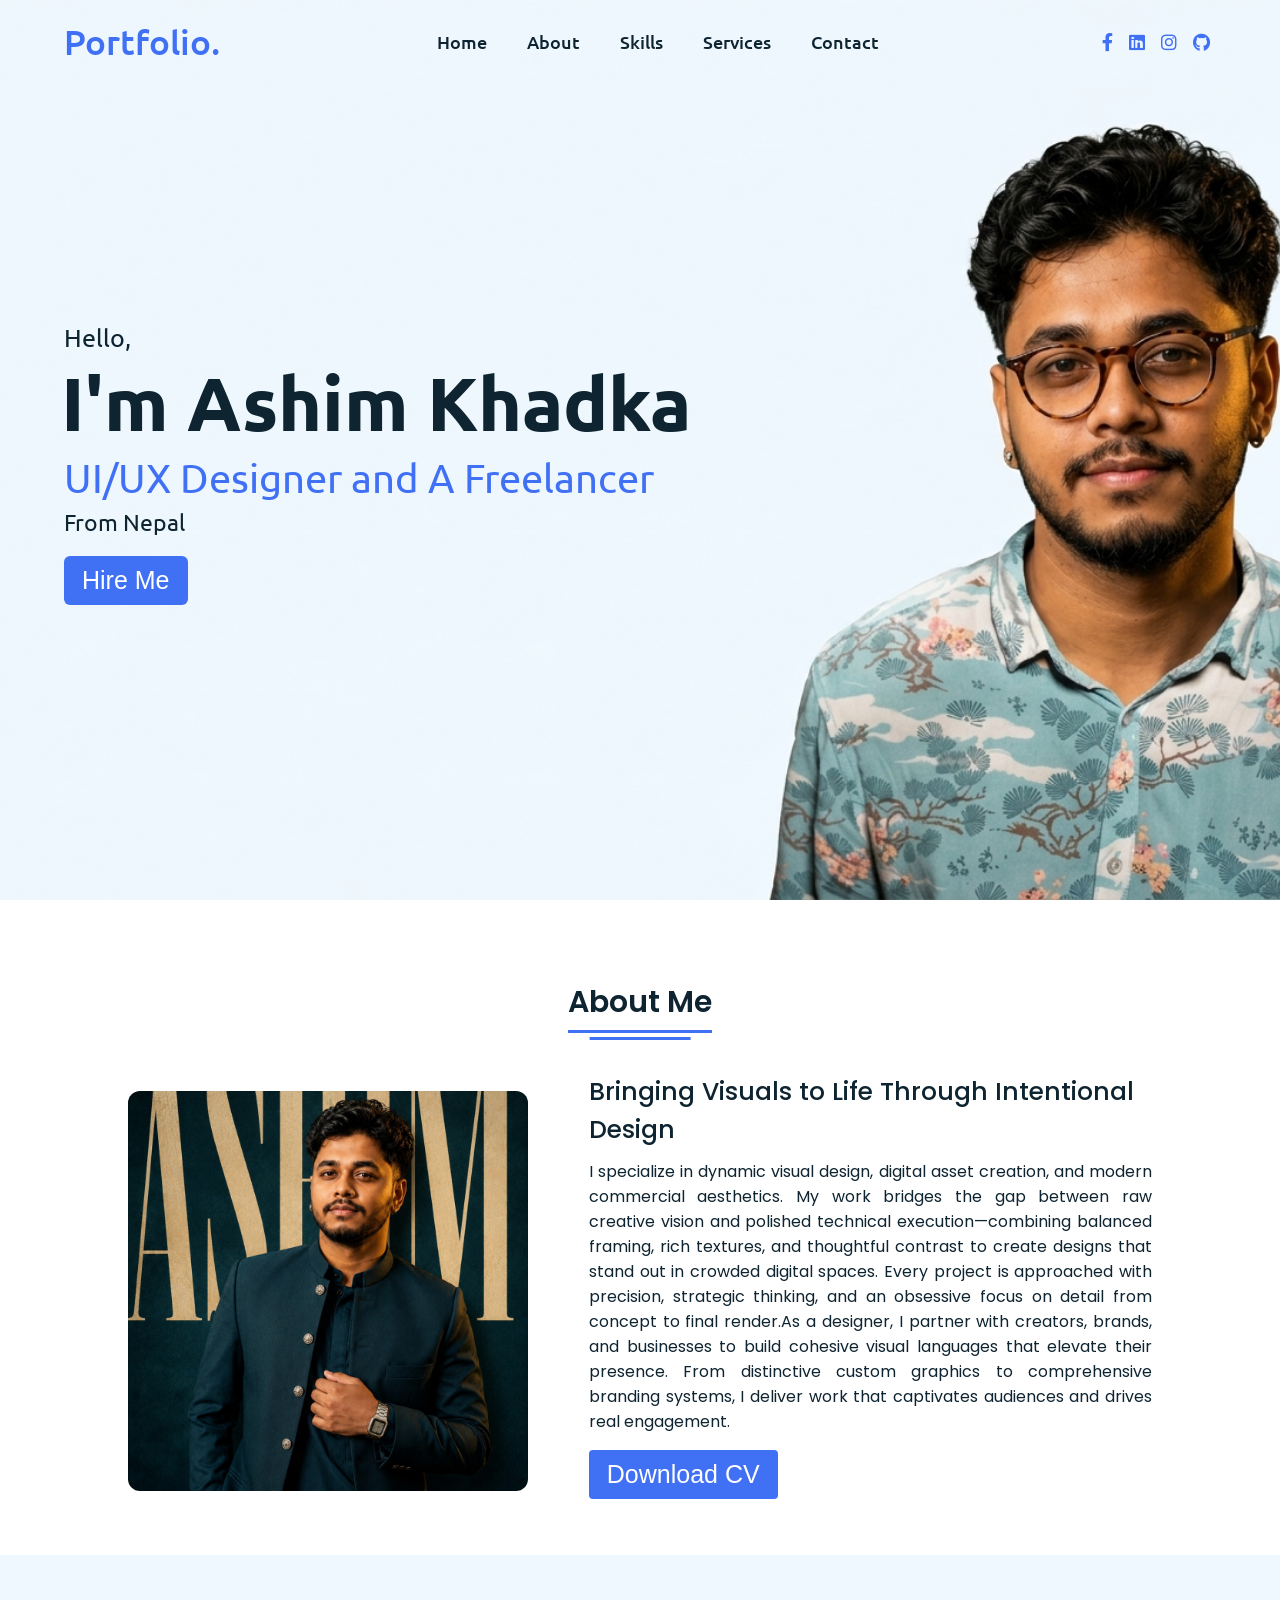
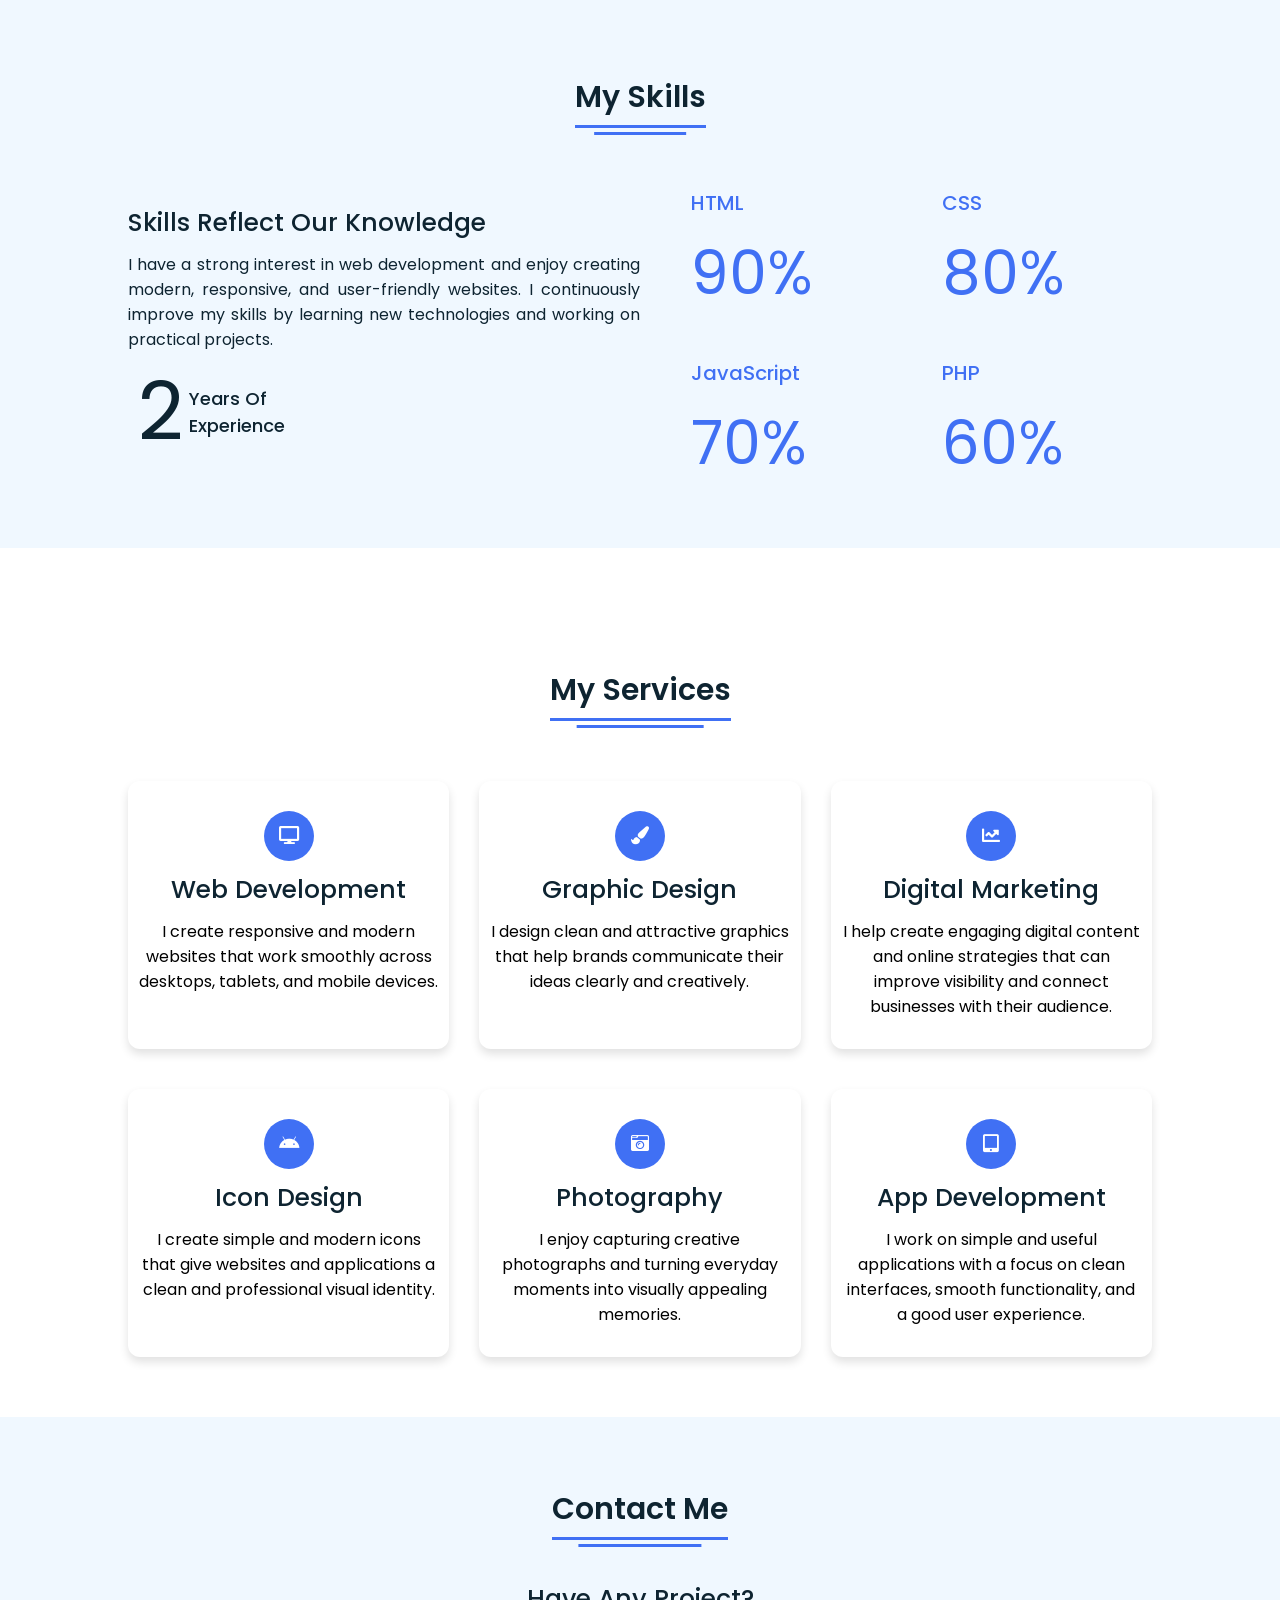
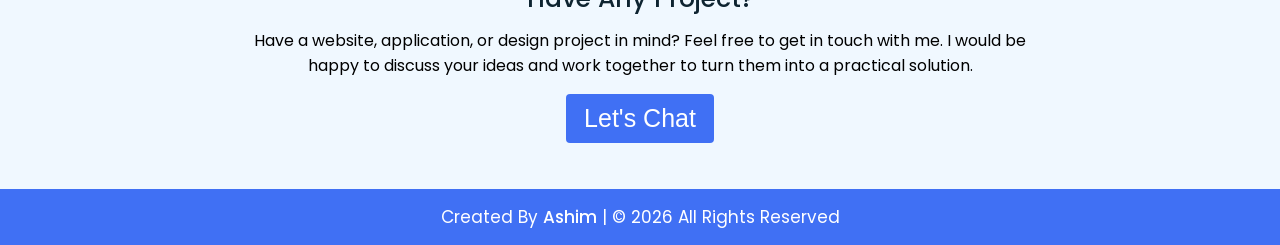
==== commit 57b7eb77: "Change download link to button element" ====
--- a/index.html
+++ b/index.html
@@ -78,7 +78,7 @@
   <a href="https://drive.google.com/uc?export=download&id=1Jqg2R6teOxMvpUaZQzXmJpeW9IAnWlf4"
      target="_blank"
      rel="noopener">
-    Download CV
+    <button>Download CV</button>
   </a>
           </div>
         </div>
--- a/style.css
+++ b/style.css
@@ -125,7 +125,6 @@
 .navbar .menu .menu-btn {
   color: #fff;
 }
-
 /* home section styling */
 .home {
   height: 100vh;
